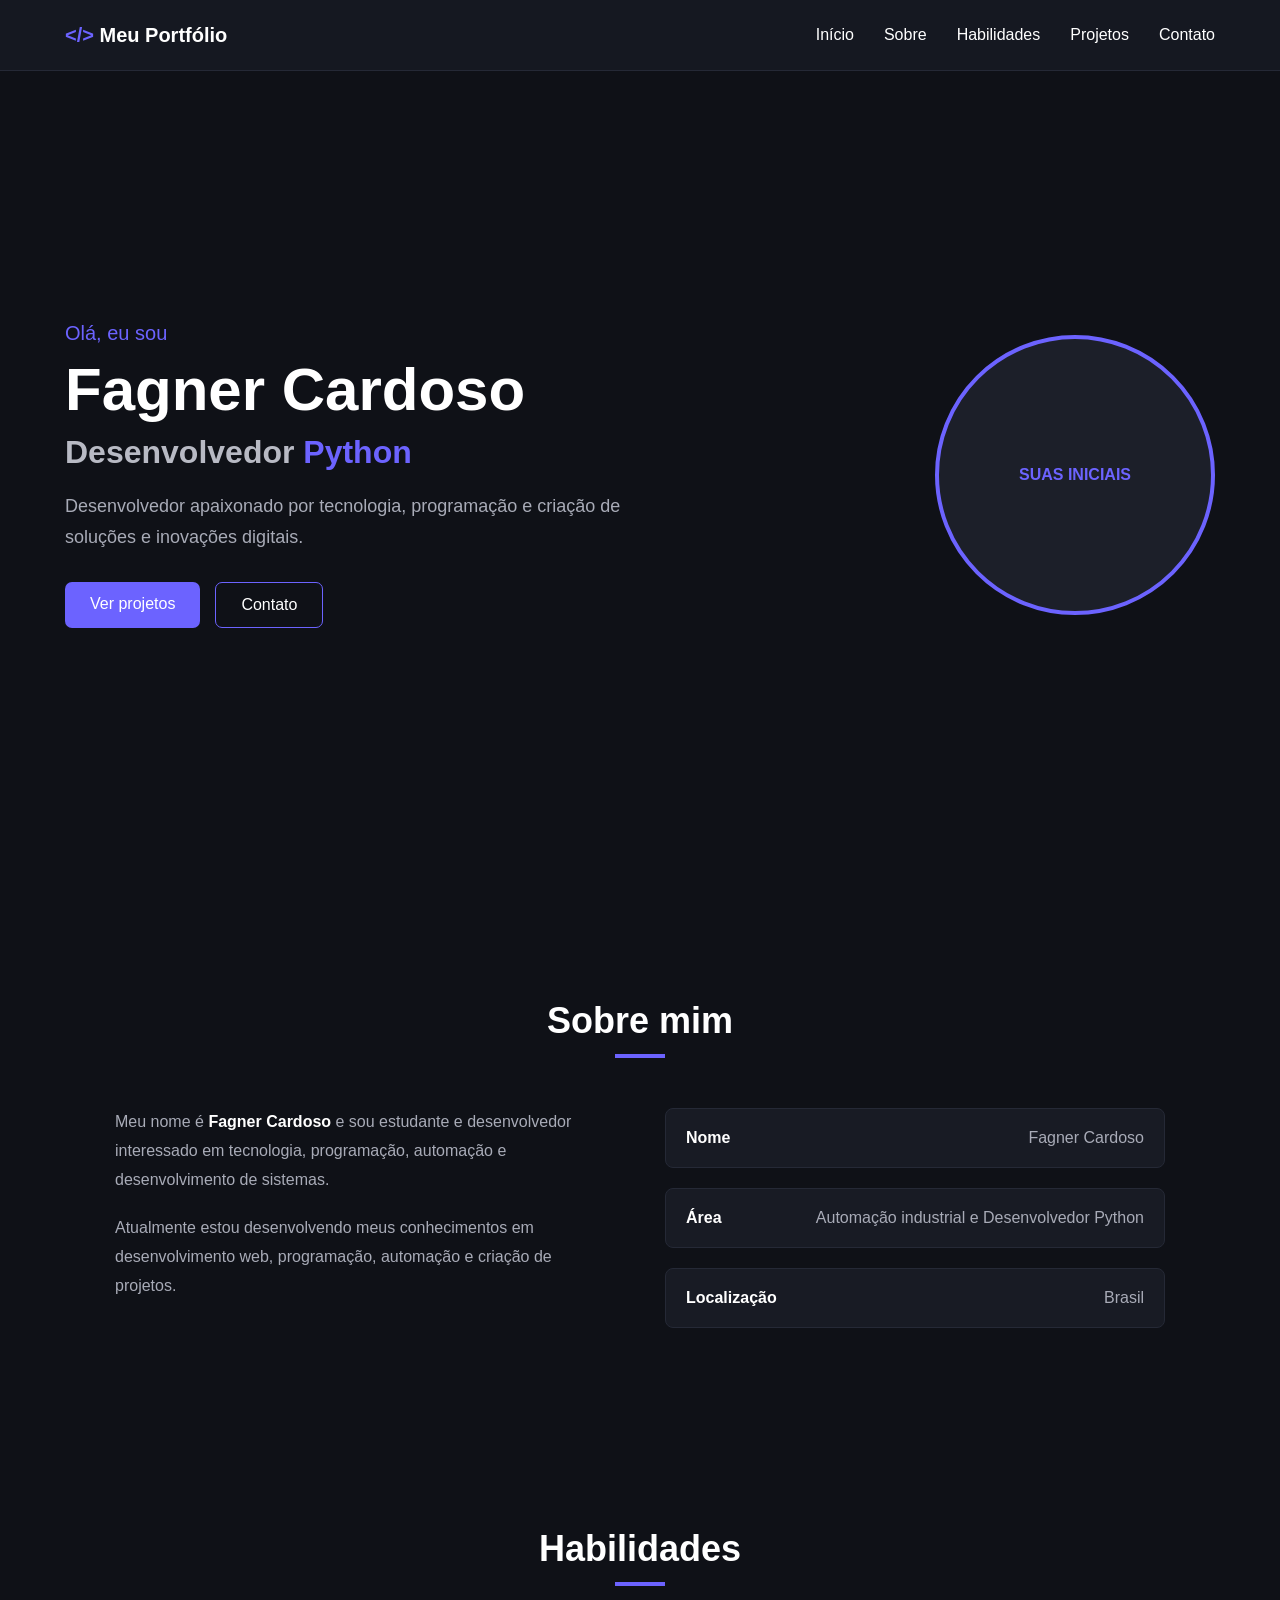
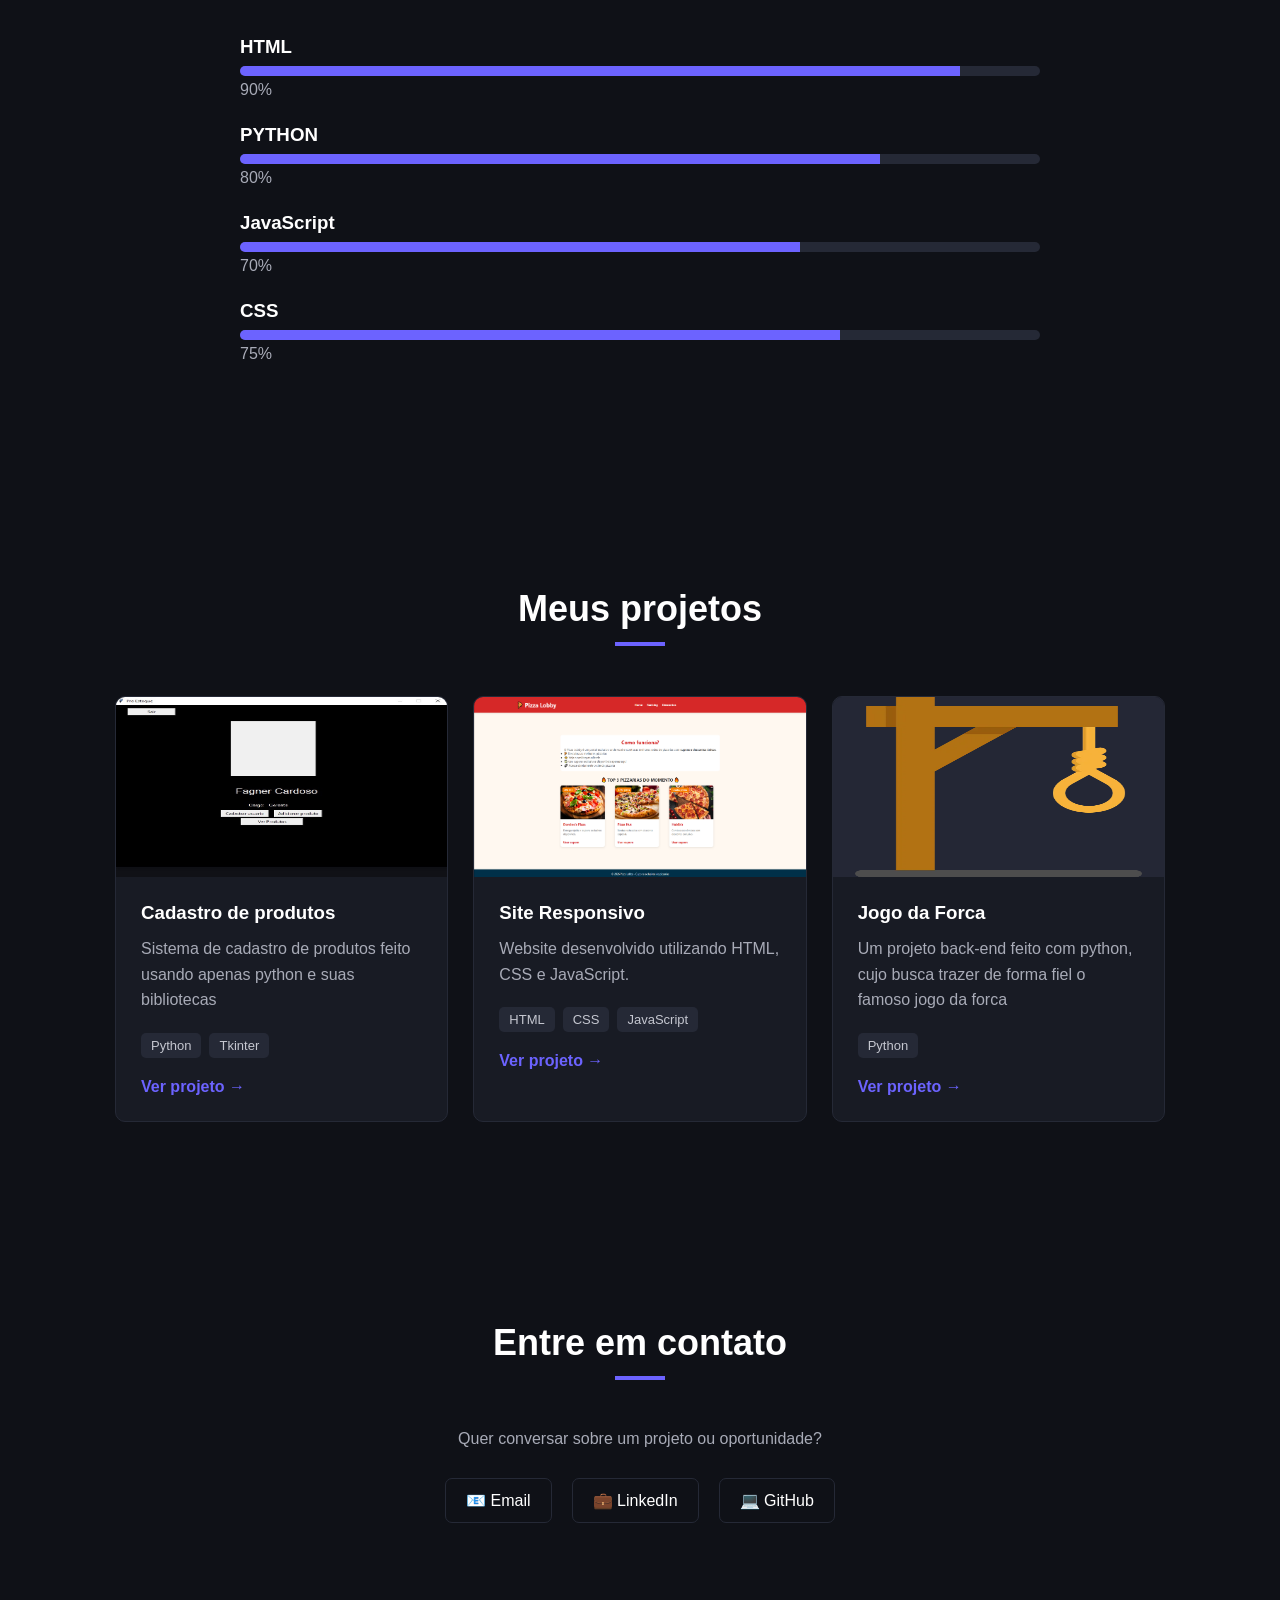
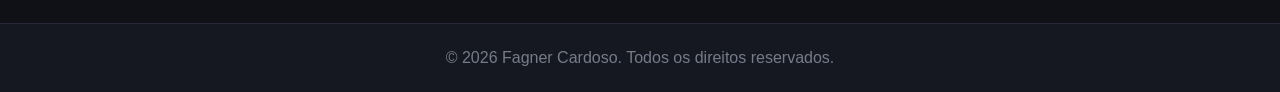
==== index.html @ 8556a0d2 "a" ====
<!DOCTYPE html>
<html lang="pt-BR">
<head>
    <meta charset="UTF-8">
    <meta name="viewport" content="width=device-width, initial-scale=1.0">
    <title>Meu Portfólio</title>
    <link rel="stylesheet" href="../style/etilo.css">
</head>

<body>
    <header>
        <nav class="navbar">

            <div class="logo">
                <span>&lt;/&gt;</span> Meu Portfólio
            </div>

            <ul class="menu">
                <li><a href="#inicio">Início</a></li>
                <li><a href="#sobre">Sobre</a></li>
                <li><a href="#habilidades">Habilidades</a></li>
                <li><a href="#projetos">Projetos</a></li>
                <li><a href="#contato">Contato</a></li>
            </ul>
        </nav>
    </header>
    <main>
        <section id="inicio" class="hero">
            <div class="hero-text">
                <p class="subtitulo">Olá, eu sou</p>
                <h1>Fagner Cardoso</h1>
                <h2>Desenvolvedor <span>Python</span></h2>
                <p>
                    Desenvolvedor apaixonado por tecnologia, programação
                    e criação de soluções e inovações digitais.
                </p>
                <div class="botoes">
                    <a href="#projetos" class="botao">Ver projetos</a>
                    <a href="#contato" class="botao secundario">Contato</a>
                </div>
            </div>
            <div class="hero-imagem">
                <div class="foto">
                    <span>SUAS INICIAIS</span>
                </div>
            </div>
        </section>
        <section id="sobre" class="secao">
            <h2 class="titulo-secao">Sobre mim</h2>
            <div class="sobre-container">
                <div class="sobre-texto">
                    <p>
                        Meu nome é <strong>Fagner Cardoso</strong> e sou estudante
                        e desenvolvedor interessado em tecnologia,
                        programação, automação e desenvolvimento de sistemas.
                    </p>
                    <p>
                        Atualmente estou desenvolvendo meus conhecimentos
                        em desenvolvimento web, programação, automação e criação
                        de projetos.
                    </p>
                </div>
                <div class="sobre-info">

                    <div class="info">
                        <strong>Nome</strong>
                        <span>Fagner Cardoso</span>
                    </div>

                    <div class="info">
                        <strong>Área</strong>
                        <span>Automação industrial e Desenvolvedor Python</span>
                    </div>
                    <div class="info">
                        <strong>Localização</strong>
                        <span>Brasil</span>
                    </div>
                </div>
            </div>
        </section>
        <section id="habilidades" class="secao">
            <h2 class="titulo-secao">Habilidades</h2>
            <div class="habilidades-container">
                <div class="habilidade">
                    <h3>HTML</h3>
                    <div class="barra">
                        <div class="progresso html"></div>
                    </div>
                    <span>90%</span>
                </div>

                <div class="habilidade">
                    <h3>PYTHON</h3>
                    <div class="barra">
                        <div class="progresso css"></div>
                    </div>
                    <span>80%</span>
                </div>

                <div class="habilidade">
                    <h3>JavaScript</h3>
                    <div class="barra">
                        <div class="progresso javascript"></div>
                    </div>
                    <span>70%</span>
                </div>

                <div class="habilidade">
                    <h3>CSS</h3>
                    <div class="barra">
                        <div class="progresso python"></div>
                    </div>
                    <span>75%</span>
                </div>
            </div>

        </section>
        <section id="projetos" class="secao">
            <h2 class="titulo-secao">Meus projetos</h2>
            <div class="projetos-container">
                <div class="projeto">
                    <div class="projeto-imagem">
                        <img src="../img/image2.png" alt="">
                    </div>
                    <div class="projeto-conteudo">
                        <h3>Cadastro de produtos</h3>
                        <p>
                            Sistema de cadastro de produtos feito usando apenas python e suas bibliotecas
                        </p>
                        <div class="tecnologias">
                            <span>Python</span>
                            <span>Tkinter</span>
                        </div>
                        <a href="https://github.com/Fagner-c/Cadastro_de_Produtos_e-" class="projeto-link" target="_blank">
                            Ver projeto →
                        </a>
                    </div>
                </div>
                <div class="projeto">
                    <div class="projeto-imagem">
                        <img src="../img/image.png" alt="">
                    </div>
                    <div class="projeto-conteudo">
                        <h3>Site Responsivo</h3>
                        <p>
                            Website desenvolvido utilizando HTML,
                            CSS e JavaScript.
                        </p>
                        <div class="tecnologias">
                            <span>HTML</span>
                            <span>CSS</span>
                            <span>JavaScript</span>
                        </div>
                        <a href="https://fagner-c.github.io/Pizza-Hub/" class="projeto-link" target="_blank">
                            Ver projeto →
                        </a>
                    </div>
                </div>
                <div class="projeto">
                    <div class="projeto-imagem">
                        <img src="../img/hangman-game-og-share.webp" alt="">
                    </div>
                    <div class="projeto-conteudo">
                        <h3>Jogo da Forca</h3>
                        <p>
                            Um projeto back-end feito com python, cujo busca trazer de forma fiel o famoso jogo da forca
                        </p>
                        <div class="tecnologias">
                            <span>Python</span>
                        </div>
                        <a href="https://github.com/Fagner-c/Jogo-da-forca" class="projeto-link" target="_blank">
                            Ver projeto →
                        </a>
                    </div>
                </div>
            </div>
        </section>
        <section id="contato" class="secao contato">
            <h2 class="titulo-secao">Entre em contato</h2>
            <p>
                Quer conversar sobre um projeto ou oportunidade?
            </p>
            <div class="contatos">
                <a href="#">
                    📧 Email
                </a>
                <a href="https://www.linkedin.com/in/fagner-cardoso/" target="_blank">
                    💼 LinkedIn
                </a>
                <a href="https://github.com/Fagner-c?tab=repositories" target="_blank">
                    💻 GitHub
                </a>
            </div>
        </section>
    </main>
    <footer>
        <p>
            © 2026 Fagner Cardoso. Todos os direitos reservados.
        </p>
    </footer>
</body>
</html>
---- style/etilo.css ----
/* RESET */

* {
    margin: 0;
    padding: 0;
    box-sizing: border-box;
}

html {
    scroll-behavior: smooth;
}

body {
    font-family: Arial, Helvetica, sans-serif;
    background-color: #0f1117;
    color: #ffffff;
}




header {
    width: 100%;
    background-color: #151821;
    position: fixed;
    top: 0;
    z-index: 1000;
    border-bottom: 1px solid #252936;
}

.navbar {
    max-width: 1200px;
    margin: auto;

    height: 70px;

    display: flex;
    align-items: center;
    justify-content: space-between;

    padding: 0 25px;
}

.logo {
    font-size: 20px;
    font-weight: bold;
}

.logo span {
    color: #6c63ff;
}

.menu {
    display: flex;
    gap: 30px;
    list-style: none;
}

.menu a {
    color: #ffffff;
    text-decoration: none;
    transition: 0.3s;
}

.menu a:hover {
    color: #6c63ff;
}


/* HERO */

.hero {
    min-height: 100vh;
    max-width: 1200px;
    margin: auto;

    display: flex;
    align-items: center;
    justify-content: space-between;

    padding: 100px 25px 50px;
}

.hero-text {
    max-width: 600px;
}

.subtitulo {
    color: #6c63ff;
    font-size: 20px;
    margin-bottom: 10px;
}

.hero h1 {
    font-size: 60px;
    margin-bottom: 10px;
}

.hero h2 {
    font-size: 32px;
    color: #b8bac4;
    margin-bottom: 20px;
}

.hero h2 span {
    color: #6c63ff;
}

.hero-text > p:not(.subtitulo) {
    color: #a8abb7;
    font-size: 18px;
    line-height: 1.7;
}


/* BOTÕES */

.botoes {
    display: flex;
    gap: 15px;
    margin-top: 30px;
}

.botao {
    display: inline-block;

    padding: 13px 25px;

    background-color: #6c63ff;
    color: white;

    text-decoration: none;

    border-radius: 7px;

    transition: 0.3s;
}

.botao:hover {
    transform: translateY(-3px);
    opacity: 0.9;
}

.botao.secundario {
    background-color: transparent;
    border: 1px solid #6c63ff;
}


/* FOTO */

.hero-imagem {
    display: flex;
    justify-content: center;
    align-items: center;
}

.foto {
    width: 280px;
    height: 280px;

    border-radius: 50%;

    background-color: #1c1f29;
    border: 4px solid #6c63ff;

    display: flex;
    justify-content: center;
    align-items: center;

    color: #6c63ff;
    font-weight: bold;
}


/* SEÇÕES */

.secao {
    max-width: 1100px;
    margin: auto;
    padding: 100px 25px;
}

.titulo-secao {
    font-size: 36px;
    text-align: center;
    margin-bottom: 50px;
}

.titulo-secao::after {
    content: "";

    display: block;

    width: 50px;
    height: 4px;

    background-color: #6c63ff;

    margin: 12px auto;
}


/* SOBRE */

.sobre-container {
    display: grid;
    grid-template-columns: 1fr 1fr;
    gap: 50px;
}

.sobre-texto {
    color: #a8abb7;
    line-height: 1.8;
}

.sobre-texto p {
    margin-bottom: 20px;
}

.sobre-texto strong {
    color: #ffffff;
}

.sobre-info {
    display: flex;
    flex-direction: column;
    gap: 20px;
}

.info {
    background-color: #181b24;
    padding: 20px;
    border-radius: 8px;

    display: flex;
    justify-content: space-between;

    border: 1px solid #252936;
}

.info span {
    color: #a8abb7;
}


/* HABILIDADES */

.habilidades-container {
    max-width: 800px;
    margin: auto;
}

.habilidade {
    margin-bottom: 25px;
}

.habilidade h3 {
    margin-bottom: 8px;
}

.habilidade > span {
    display: block;
    margin-top: 5px;
    color: #a8abb7;
}

.barra {
    width: 100%;
    height: 10px;

    background-color: #252936;

    border-radius: 10px;

    overflow: hidden;
}

.progresso {
    height: 100%;
    background-color: #6c63ff;
}

.progresso.html {
    width: 90%;
}

.progresso.css {
    width: 80%;
}

.progresso.javascript {
    width: 70%;
}

.progresso.python {
    width: 75%;
}


/* PROJETOS */

.projetos-container {
    display: grid;

    grid-template-columns:
        repeat(3, 1fr);

    gap: 25px;
}

.projeto {
    background-color: #181b24;

    border: 1px solid #252936;

    border-radius: 10px;

    overflow: hidden;

    transition: 0.3s;
}

.projeto:hover {
    transform: translateY(-8px);
    border-color: #6c63ff;
}

.projeto-imagem {
    height: 180px;

    background-color: #242735;

    display: flex;
    justify-content: center;
    align-items: center;

    color: #6c63ff;

    font-size: 20px;
    font-weight: bold;
}
.projeto-imagem img{
    width: 100%;
    height: 100%;
}
.projeto-conteudo {
    padding: 25px;
}

.projeto-conteudo h3 {
    margin-bottom: 12px;
}

.projeto-conteudo p {
    color: #a8abb7;
    line-height: 1.6;
    margin-bottom: 20px;
}

.tecnologias {
    display: flex;
    gap: 8px;
    flex-wrap: wrap;
    margin-bottom: 20px;
}

.tecnologias span {
    background-color: #252936;

    padding: 5px 10px;

    border-radius: 5px;

    font-size: 13px;

    color: #c5c7d0;
}

.projeto-link {
    color: #6c63ff;
    text-decoration: none;
    font-weight: bold;
}


/* CONTATO */

.contato {
    text-align: center;
}

.contato > p {
    color: #a8abb7;
    margin-bottom: 30px;
}

.contatos {
    display: flex;
    justify-content: center;
    gap: 20px;
    flex-wrap: wrap;
}

.contatos a {
    padding: 12px 20px;

    border: 1px solid #252936;

    border-radius: 7px;

    color: white;

    text-decoration: none;

    transition: 0.3s;
}

.contatos a:hover {
    border-color: #6c63ff;
    color: #6c63ff;
}


/* FOOTER */

footer {
    background-color: #151821;

    text-align: center;

    padding: 25px;

    color: #777b89;

    border-top: 1px solid #252936;
}


/* RESPONSIVIDADE */

@media (max-width: 800px) {

    .menu {
        display: none;
    }

    .hero {
        flex-direction: column;
        text-align: center;
        gap: 50px;
    }

    .hero h1 {
        font-size: 45px;
    }

    .hero h2 {
        font-size: 25px;
    }

    .botoes {
        justify-content: center;
    }

    .sobre-container {
        grid-template-columns: 1fr;
    }

    .projetos-container {
        grid-template-columns: 1fr;
    }

}
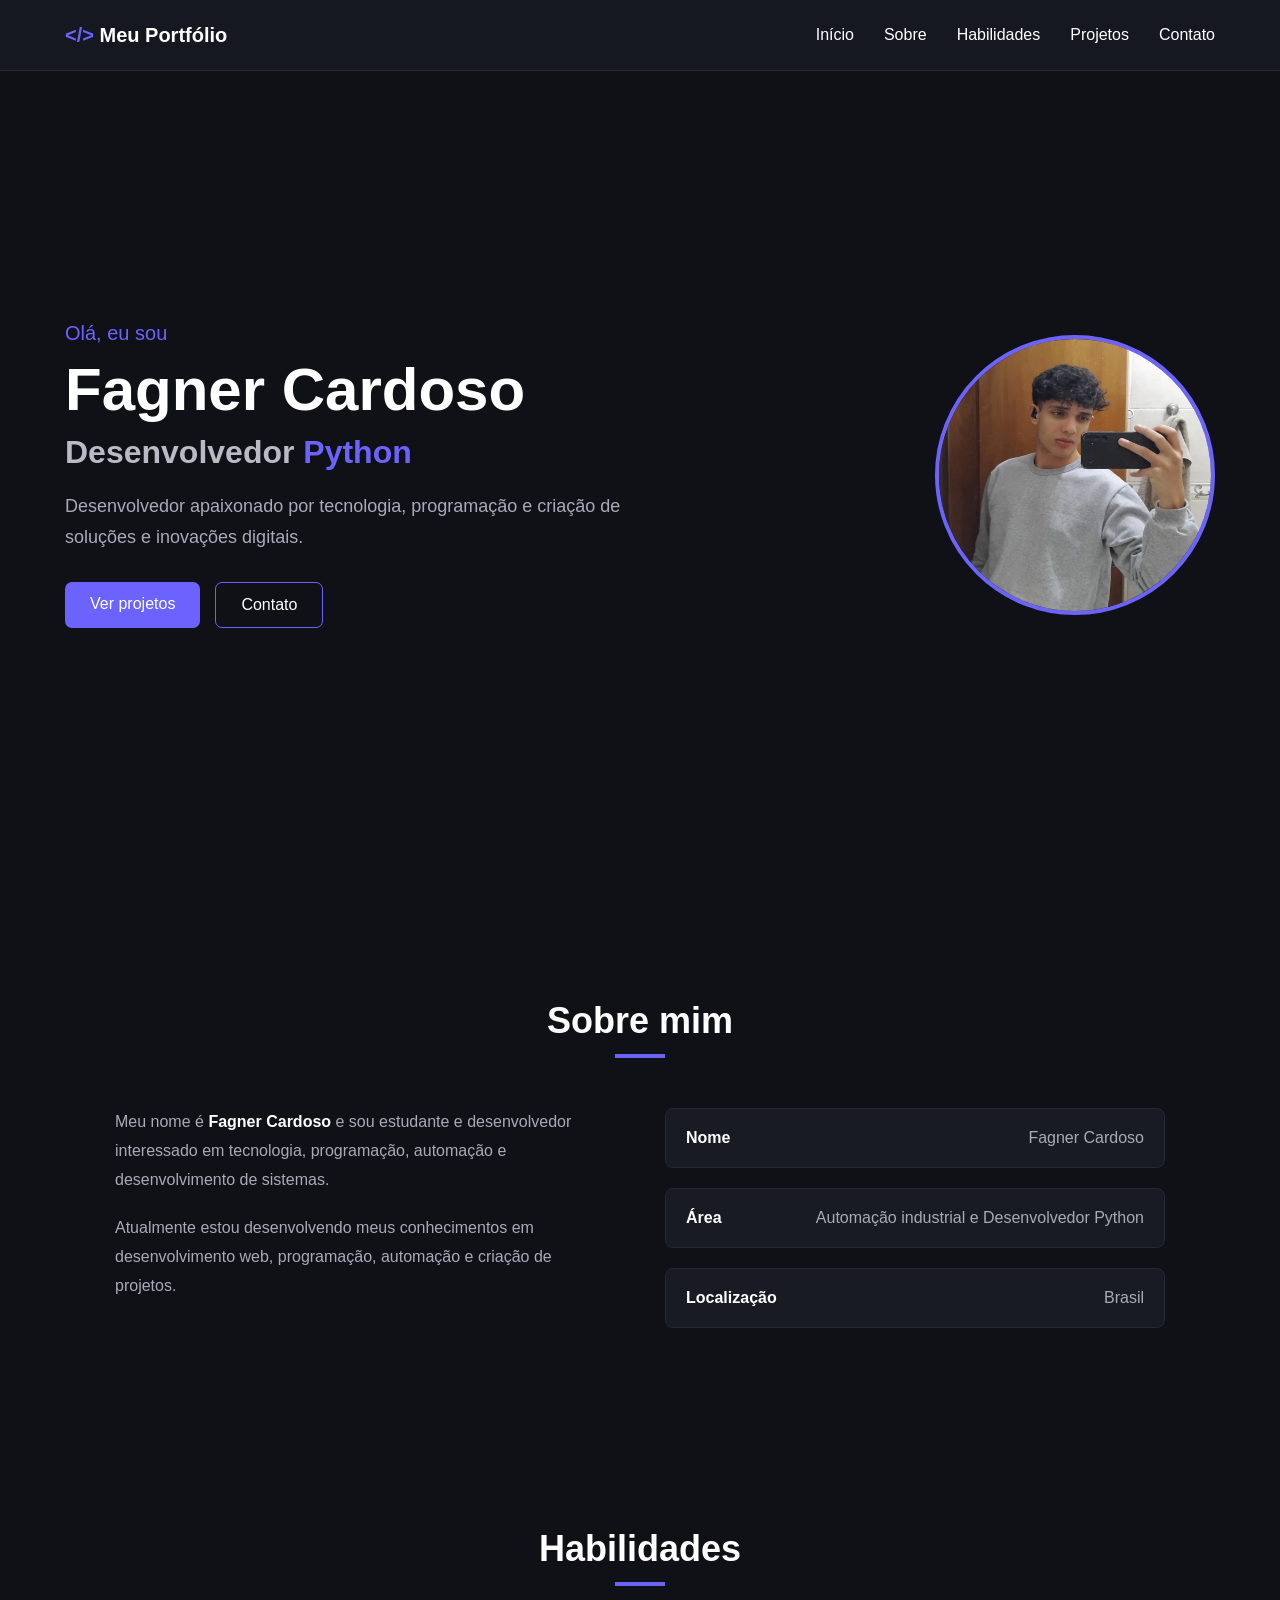
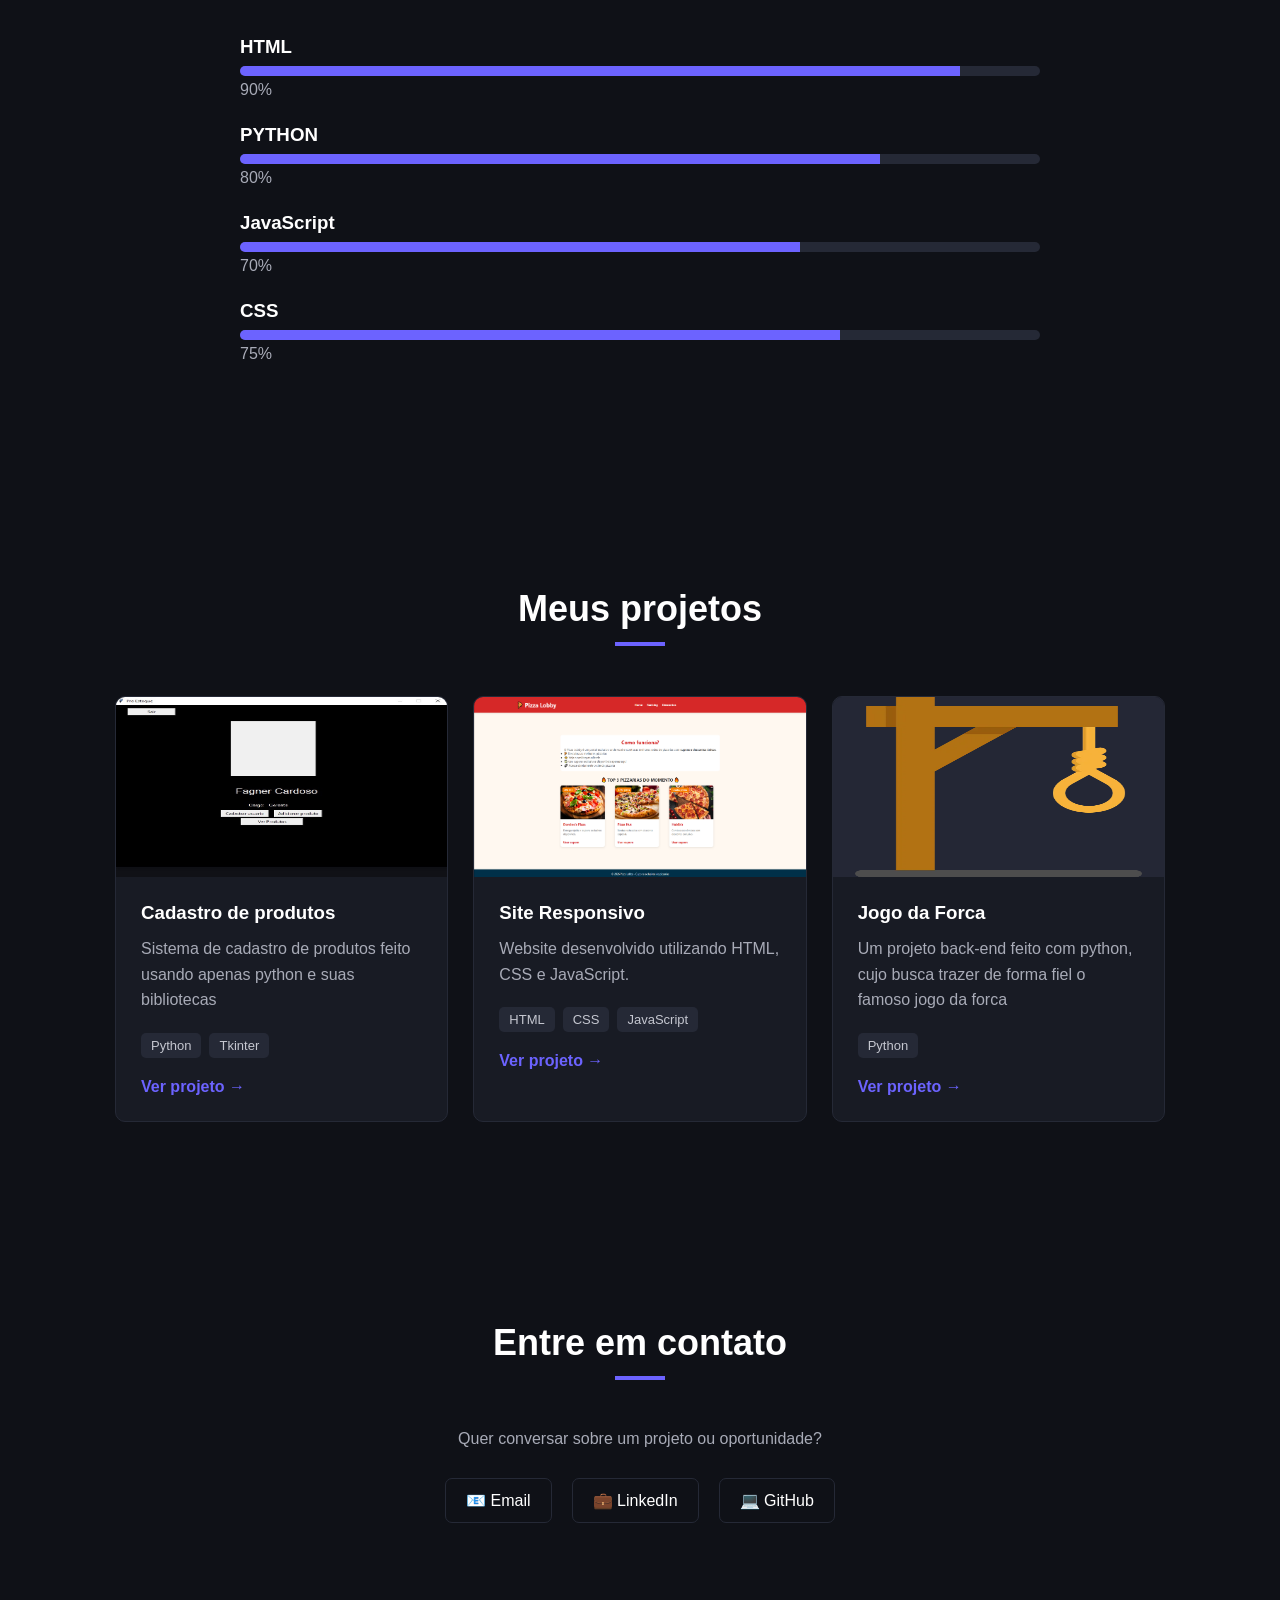
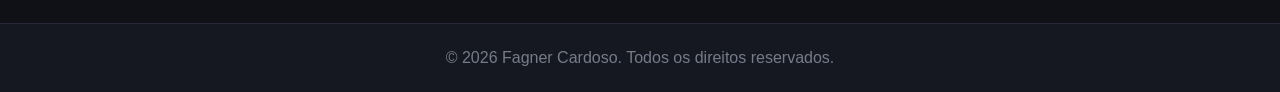
==== commit 67b296f7: "a" ====
--- a/index.html
+++ b/index.html
@@ -41,7 +41,7 @@
             </div>
             <div class="hero-imagem">
                 <div class="foto">
-                    <span>SUAS INICIAIS</span>
+                    <img src="img/WhatsApp Image 2026-08-17 at 15.43.03.jpeg" alt="">
                 </div>
             </div>
         </section>
--- a/style/etilo.css
+++ b/style/etilo.css
@@ -171,6 +171,11 @@
     color: #6c63ff;
     font-weight: bold;
 }
+.foto img{
+    border-radius: 100%;
+    width: 100%;
+    height: 100%;
+}
 
 
 /* SEÇÕES */
